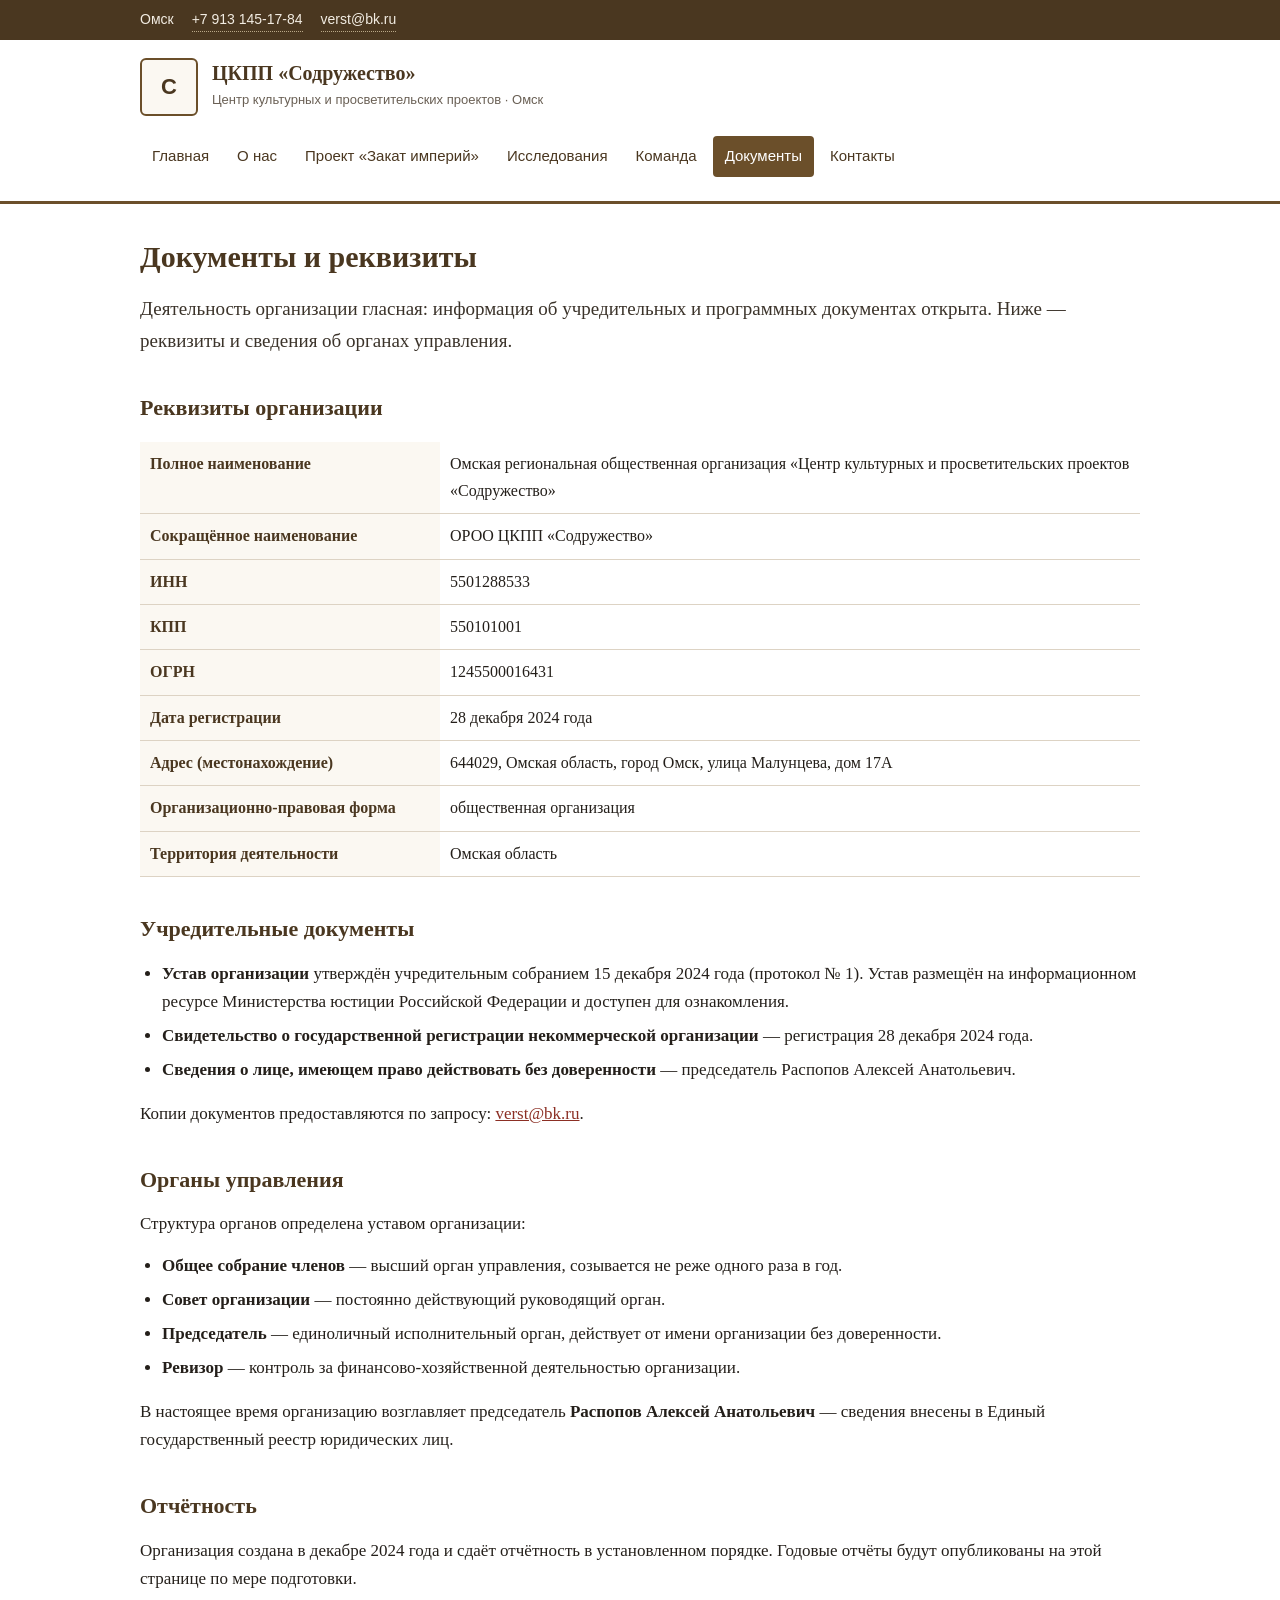
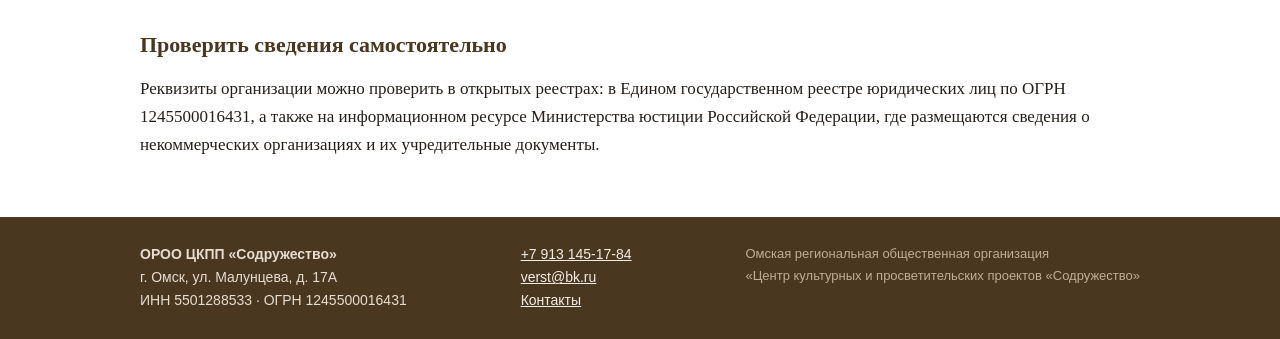
==== dokumenty.html @ d489b7aa "Сайт ОРОО ЦКПП Содружество: семь страниц, стили, реквизиты, исследования" ====
<!DOCTYPE html>
<html lang="ru">
<head>
<meta charset="utf-8">
<meta name="viewport" content="width=device-width, initial-scale=1">
<title>Документы и реквизиты — ОРОО «ЦКПП Содружество»</title>
<meta name="description" content="Учредительные документы, органы управления и реквизиты ОРОО «Центр культурных и просветительских проектов Содружество»: ИНН 5501288533, ОГРН 1245500016431, Омск.">
<meta property="og:title" content="Документы и реквизиты — ОРОО «ЦКПП Содружество»">
<meta property="og:description" content="Устав, органы управления, реквизиты организации.">
<meta property="og:type" content="website">
<link rel="stylesheet" href="style.css">
</head>
<body>

<div class="top">
  <div class="wrap">
    <span>Омск</span>
    <a href="tel:+79131451784">+7 913 145-17-84</a>
    <a href="mailto:verst@bk.ru">verst@bk.ru</a>
  </div>
</div>

<header class="site">
  <div class="wrap">
    <div class="brand">
      <span class="mark text" aria-hidden="true">С</span>
      <div>
        <b>ЦКПП «Содружество»</b>
        <span>Центр культурных и просветительских проектов · Омск</span>
      </div>
    </div>
    <nav class="main">
      <ul>
        <li><a href="index.html">Главная</a></li>
        <li><a href="o-nas.html">О нас</a></li>
        <li><a href="proekt-zakat-imperiy.html">Проект «Закат империй»</a></li>
        <li><a href="issledovaniya.html">Исследования</a></li>
        <li><a href="komanda.html">Команда</a></li>
        <li><a href="dokumenty.html" aria-current="page">Документы</a></li>
        <li><a href="kontakty.html">Контакты</a></li>
      </ul>
    </nav>
  </div>
</header>

<main>
  <div class="wrap">

    <h1>Документы и реквизиты</h1>
    <p class="lead">Деятельность организации гласная: информация об учредительных и программных
    документах открыта. Ниже — реквизиты и сведения об органах управления.</p>

    <h2>Реквизиты организации</h2>
    <table class="facts">
      <tr><th>Полное наименование</th><td>Омская региональная общественная организация «Центр культурных и просветительских проектов «Содружество»</td></tr>
      <tr><th>Сокращённое наименование</th><td>ОРОО ЦКПП «Содружество»</td></tr>
      <tr><th>ИНН</th><td>5501288533</td></tr>
      <tr><th>КПП</th><td>550101001</td></tr>
      <tr><th>ОГРН</th><td>1245500016431</td></tr>
      <tr><th>Дата регистрации</th><td>28 декабря 2024 года</td></tr>
      <tr><th>Адрес (местонахождение)</th><td>644029, Омская область, город Омск, улица Малунцева, дом 17А</td></tr>
      <tr><th>Организационно-правовая форма</th><td>общественная организация</td></tr>
      <tr><th>Территория деятельности</th><td>Омская область</td></tr>
    </table>

    <h2>Учредительные документы</h2>
    <ul>
      <li><b>Устав организации</b> утверждён учредительным собранием 15 декабря 2024 года
      (протокол № 1). Устав размещён на информационном ресурсе Министерства юстиции Российской
      Федерации и доступен для ознакомления.</li>
      <li><b>Свидетельство о государственной регистрации некоммерческой организации</b> —
      регистрация 28 декабря 2024 года.</li>
      <li><b>Сведения о лице, имеющем право действовать без доверенности</b> — председатель
      Распопов Алексей Анатольевич.</li>
    </ul>
    <p>Копии документов предоставляются по запросу: <a href="mailto:verst@bk.ru">verst@bk.ru</a>.</p>

    <h2>Органы управления</h2>
    <p>Структура органов определена уставом организации:</p>
    <ul>
      <li><b>Общее собрание членов</b> — высший орган управления, созывается не реже одного раза в год.</li>
      <li><b>Совет организации</b> — постоянно действующий руководящий орган.</li>
      <li><b>Председатель</b> — единоличный исполнительный орган, действует от имени организации
      без доверенности.</li>
      <li><b>Ревизор</b> — контроль за финансово-хозяйственной деятельностью организации.</li>
    </ul>
    <p>В настоящее время организацию возглавляет председатель
    <b>Распопов Алексей Анатольевич</b> — сведения внесены в Единый государственный реестр
    юридических лиц.</p>

    <h2>Отчётность</h2>
    <p>Организация создана в декабре 2024 года и сдаёт отчётность в установленном порядке.
    Годовые отчёты будут опубликованы на этой странице по мере подготовки.</p>

    <h2>Проверить сведения самостоятельно</h2>
    <p>Реквизиты организации можно проверить в открытых реестрах: в Едином государственном
    реестре юридических лиц по ОГРН 1245500016431, а также на информационном ресурсе
    Министерства юстиции Российской Федерации, где размещаются сведения о некоммерческих
    организациях и их учредительные документы.</p>

  </div>
</main>

<footer class="site">
  <div class="wrap">
    <div>
      <b>ОРОО ЦКПП «Содружество»</b><br>
      г. Омск, ул. Малунцева, д. 17А<br>
      ИНН 5501288533 · ОГРН 1245500016431
    </div>
    <div>
      <a href="tel:+79131451784">+7 913 145-17-84</a><br>
      <a href="mailto:verst@bk.ru">verst@bk.ru</a><br>
      <a href="kontakty.html">Контакты</a>
    </div>
    <div class="small">
      Омская региональная общественная организация<br>
      «Центр культурных и просветительских проектов «Содружество»
    </div>
  </div>
</footer>

</body>
</html>
---- style.css ----
/* ОРОО «ЦКПП Содружество» — сайт организации. Без внешних библиотек и шрифтов. */

:root {
  --ink: #241f1a;
  --muted: #6a6055;
  --paper: #ffffff;
  --sand: #f6f2ea;
  --line: #ddd3c4;
  --brown: #6b4f2a;
  --brown-dark: #4a3720;
  --accent: #8c2f24;
}

* { box-sizing: border-box; }

html { scroll-behavior: smooth; }

body {
  margin: 0;
  font-family: "PT Serif", Georgia, "Times New Roman", serif;
  font-size: 17px;
  line-height: 1.65;
  color: var(--ink);
  background: var(--sand);
}

img { max-width: 100%; height: auto; display: block; }

a { color: var(--accent); }

.wrap { max-width: 1040px; margin: 0 auto; padding: 0 20px; }

/* шапка */
.top {
  background: var(--brown-dark);
  color: #f2ece2;
  font-family: "Segoe UI", Tahoma, sans-serif;
  font-size: 14px;
}
.top .wrap { display: flex; flex-wrap: wrap; gap: 6px 18px; padding: 8px 20px; }
.top a { color: #f2ece2; text-decoration: none; border-bottom: 1px dotted #b9a888; }

header.site {
  background: var(--paper);
  border-bottom: 3px solid var(--brown);
}
header.site .wrap {
  display: flex;
  align-items: center;
  justify-content: space-between;
  gap: 20px;
  padding: 18px 20px;
  flex-wrap: wrap;
}
.brand { display: flex; align-items: center; gap: 14px; }
.brand .mark {
  width: auto; height: 65px; flex: 0 0 auto;
  display: block;
}
.brand b {
  display: block; font-size: 20px; line-height: 1.2; color: var(--brown-dark);
}
.brand span { font-family: "Segoe UI", Tahoma, sans-serif; font-size: 13px; color: var(--muted); }

nav.main { font-family: "Segoe UI", Tahoma, sans-serif; }
nav.main ul { list-style: none; display: flex; flex-wrap: wrap; gap: 4px; margin: 0; padding: 0; }
nav.main a {
  display: block; padding: 8px 12px; text-decoration: none;
  color: var(--brown-dark); border-radius: 4px; font-size: 15px;
}
nav.main a:hover { background: var(--sand); }
nav.main a[aria-current="page"] { background: var(--brown); color: #fff; }

/* содержимое */
main { background: var(--paper); }
main .wrap { padding: 34px 20px 44px; }

h1 { font-size: 30px; line-height: 1.25; margin: 0 0 18px; color: var(--brown-dark); }
h2 { font-size: 22px; margin: 34px 0 12px; color: var(--brown-dark); }
h3 { font-size: 19px; margin: 24px 0 8px; }
p { margin: 0 0 14px; }
ul, ol { margin: 0 0 16px; padding-left: 22px; }
li { margin-bottom: 6px; }
.lead { font-size: 19px; color: #3b332a; }

/* первый экран */
.hero {
  background: linear-gradient(180deg, #f2ece0 0%, #ffffff 100%);
  border-bottom: 1px solid var(--line);
}
.hero .wrap { padding: 40px 20px 34px; }
.hero h1 { font-size: 34px; max-width: 780px; }
.hero p { max-width: 760px; font-size: 19px; color: #3b332a; }

/* карточки */
.cards { display: grid; grid-template-columns: repeat(auto-fit, minmax(240px, 1fr)); gap: 16px; margin: 20px 0 8px; }
.card {
  border: 1px solid var(--line);
  border-top: 3px solid var(--brown);
  border-radius: 4px;
  padding: 16px 18px;
  background: #fffdf9;
}
.card h3 { margin-top: 0; }
.card .num { font-family: "Segoe UI", Tahoma, sans-serif; font-size: 26px; color: var(--accent); font-weight: 700; }

/* таблица фактов */
.facts { width: 100%; border-collapse: collapse; margin: 16px 0 22px; font-size: 16px; }
.facts th, .facts td { text-align: left; padding: 9px 10px; border-bottom: 1px solid var(--line); vertical-align: top; }
.facts th { width: 300px; font-weight: 600; color: var(--brown-dark); background: #fbf8f2; }

/* проекты */
.project { border-top: 1px solid var(--line); padding-top: 18px; margin-top: 26px; }
.project .meta { font-family: "Segoe UI", Tahoma, sans-serif; font-size: 14px; color: var(--muted); margin-bottom: 8px; }
.project h3 { margin: 0 0 6px; }

/* ссылки-списки */
.links { list-style: none; padding: 0; }
.links li { padding: 10px 0; border-bottom: 1px solid var(--line); }
.links a { text-decoration: none; }
.links a:hover { text-decoration: underline; }
.links .src { font-family: "Segoe UI", Tahoma, sans-serif; font-size: 13px; color: var(--muted); display: block; }

/* галерея */
.gallery { display: grid; grid-template-columns: repeat(auto-fit, minmax(220px, 1fr)); gap: 12px; margin: 18px 0; }
.gallery figure { margin: 0; }
.gallery img { border-radius: 4px; }
.gallery figcaption { font-family: "Segoe UI", Tahoma, sans-serif; font-size: 13px; color: var(--muted); padding-top: 6px; }

/* плашка-заглушка, если фото ещё не добавлено */
.slot {
  border: 2px dashed var(--line);
  border-radius: 4px;
  min-height: 160px;
  display: flex; align-items: center; justify-content: center;
  color: var(--muted);
  font-family: "Segoe UI", Tahoma, sans-serif; font-size: 14px;
  text-align: center; padding: 14px;
  background: #fbf8f2;
}

/* выделение */
.note {
  background: #fbf8f2;
  border-left: 4px solid var(--brown);
  padding: 14px 18px;
  margin: 20px 0;
  font-size: 16px;
}

/* подвал */
footer.site {
  background: var(--brown-dark);
  color: #e6ddcf;
  font-family: "Segoe UI", Tahoma, sans-serif;
  font-size: 14px;
}
footer.site .wrap { padding: 26px 20px; display: flex; flex-wrap: wrap; gap: 18px; justify-content: space-between; }
footer.site a { color: #f2ece2; }
footer.site .small { color: #bfae95; font-size: 13px; }

@media (max-width: 700px) {
  body { font-size: 16px; }
  h1 { font-size: 25px; }
  .hero h1 { font-size: 27px; }
  .facts th { width: auto; display: block; border-bottom: none; padding-bottom: 2px; }
  .facts td { display: block; padding-top: 0; }
}

/* знак организации без картинки — текстовый */
.brand .mark.text {
  width: 58px; height: 58px; flex: 0 0 auto;
  display: flex; align-items: center; justify-content: center;
  border: 2px solid var(--brown); border-radius: 6px;
  color: var(--brown-dark); font-weight: 700; font-size: 22px;
  font-family: "Segoe UI", Tahoma, sans-serif;
  background: #fbf8f2;
}
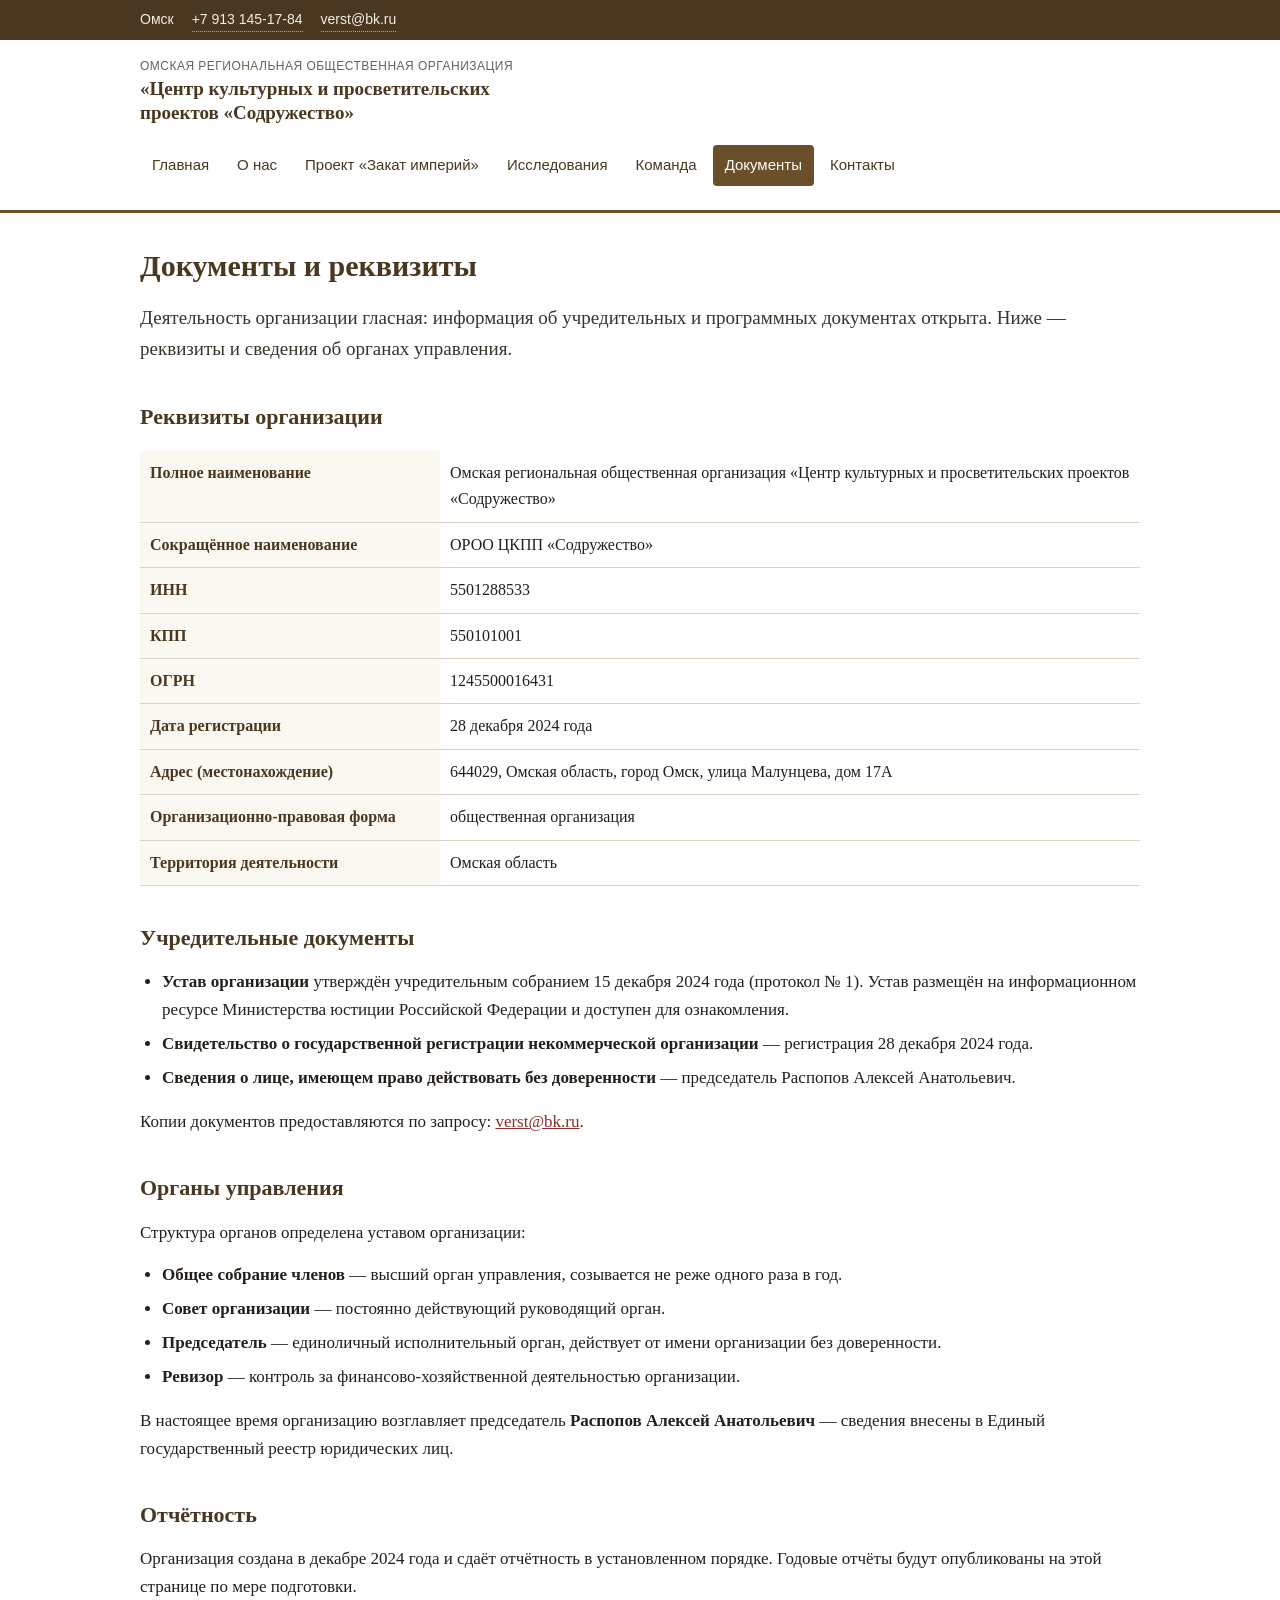
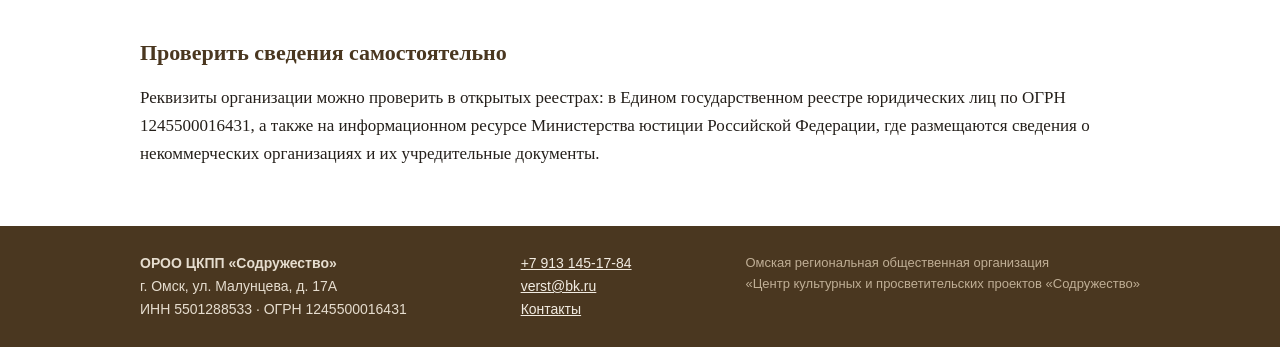
==== commit 2b3217ec: "Шапка: убран текстовый знак, выведено полное наименование организации" ====
--- a/dokumenty.html
+++ b/dokumenty.html
@@ -23,11 +23,8 @@
 <header class="site">
   <div class="wrap">
     <div class="brand">
-      <span class="mark text" aria-hidden="true">С</span>
-      <div>
-        <b>ЦКПП «Содружество»</b>
-        <span>Центр культурных и просветительских проектов · Омск</span>
-      </div>
+      <span class="legal">Омская региональная общественная организация</span>
+      <b>«Центр культурных и просветительских проектов «Содружество»</b>
     </div>
     <nav class="main">
       <ul>
--- a/style.css
+++ b/style.css
@@ -52,15 +52,16 @@
   padding: 18px 20px;
   flex-wrap: wrap;
 }
-.brand { display: flex; align-items: center; gap: 14px; }
-.brand .mark {
-  width: auto; height: 65px; flex: 0 0 auto;
+.brand { display: block; max-width: 430px; }
+.brand .legal {
   display: block;
+  font-family: "Segoe UI", Tahoma, sans-serif;
+  font-size: 12px; line-height: 1.35; letter-spacing: .04em;
+  text-transform: uppercase; color: var(--muted); margin-bottom: 3px;
 }
 .brand b {
-  display: block; font-size: 20px; line-height: 1.2; color: var(--brown-dark);
+  display: block; font-size: 19px; line-height: 1.25; color: var(--brown-dark);
 }
-.brand span { font-family: "Segoe UI", Tahoma, sans-serif; font-size: 13px; color: var(--muted); }
 
 nav.main { font-family: "Segoe UI", Tahoma, sans-serif; }
 nav.main ul { list-style: none; display: flex; flex-wrap: wrap; gap: 4px; margin: 0; padding: 0; }
@@ -165,14 +166,7 @@
   .hero h1 { font-size: 27px; }
   .facts th { width: auto; display: block; border-bottom: none; padding-bottom: 2px; }
   .facts td { display: block; padding-top: 0; }
+  .brand { max-width: none; }
+  .brand b { font-size: 17px; }
+  .brand .legal { font-size: 11px; }
 }
-
-/* знак организации без картинки — текстовый */
-.brand .mark.text {
-  width: 58px; height: 58px; flex: 0 0 auto;
-  display: flex; align-items: center; justify-content: center;
-  border: 2px solid var(--brown); border-radius: 6px;
-  color: var(--brown-dark); font-weight: 700; font-size: 22px;
-  font-family: "Segoe UI", Tahoma, sans-serif;
-  background: #fbf8f2;
-}
